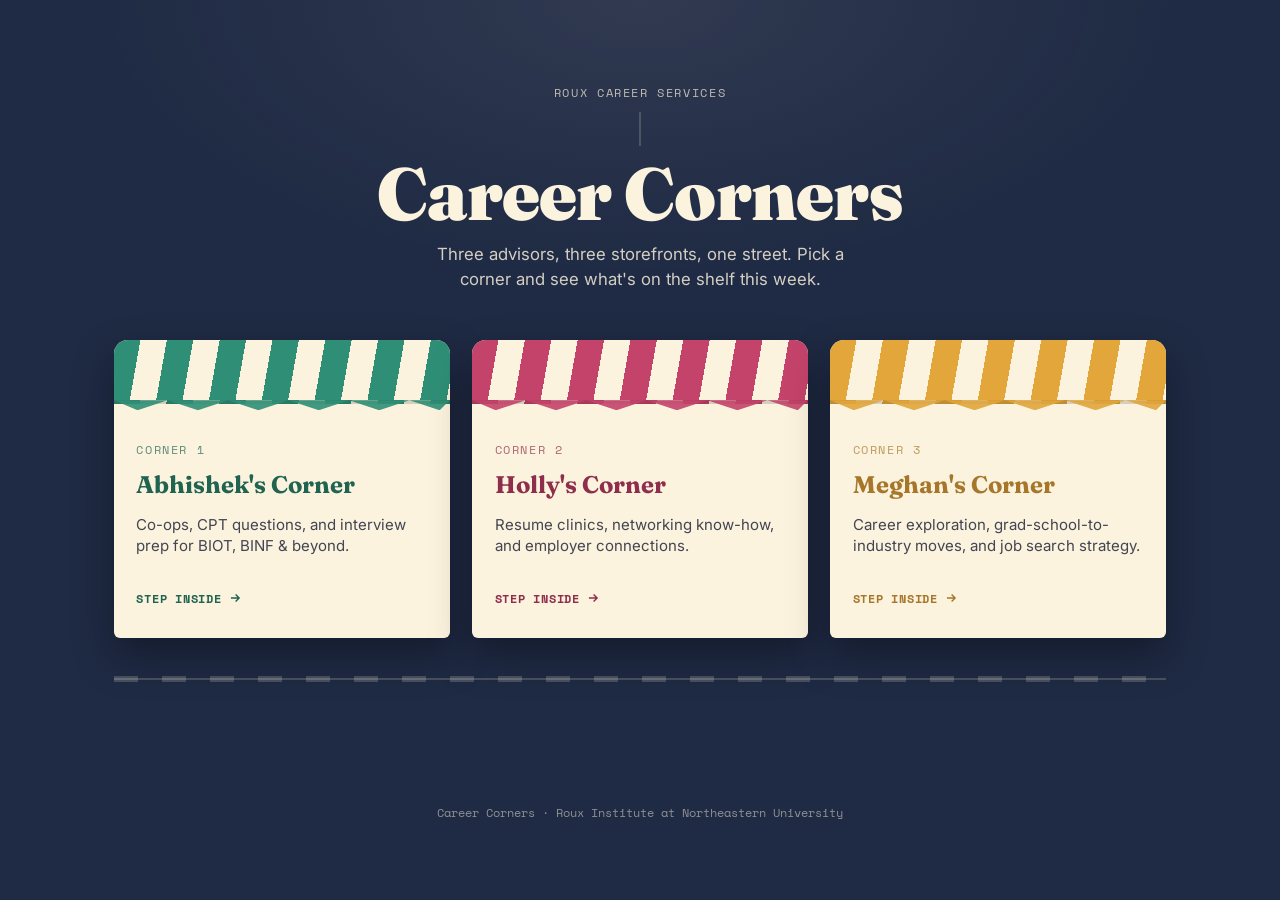
==== index.html @ 88cba1e8 "Add files via upload" ====
<!DOCTYPE html>
<html lang="en">
<head>
<meta charset="UTF-8">
<meta name="viewport" content="width=device-width, initial-scale=1.0">
<title>Career Corners</title>
<link rel="stylesheet" href="style.css">
</head>
<body>

<header class="sky">
  <p class="eyebrow">Roux Career Services</p>
  <div class="lamp"></div>
  <h1>Career Corners</h1>
  <p class="sub">Three advisors, three storefronts, one street. Pick a corner and see what's on the shelf this week.</p>
</header>

<main class="street-wrap">
  <div class="street">

    <a class="shop abhishek" href="abhishek.html">
      <div class="awning"></div>
      <div class="shopfront">
        <p class="eyebrow" style="color:#1F6350;">Corner 1</p>
        <h2 class="sign">Abhishek's Corner</h2>
        <p class="tagline">Co-ops, CPT questions, and interview prep for BIOT, BINF & beyond.</p>
        <span class="door">Step inside
          <svg viewBox="0 0 24 24" fill="none" stroke="currentColor" stroke-width="2.5"><path d="M5 12h14M13 6l6 6-6 6"/></svg>
        </span>
      </div>
    </a>

    <a class="shop holly" href="holly.html">
      <div class="awning"></div>
      <div class="shopfront">
        <p class="eyebrow" style="color:#8F2E4C;">Corner 2</p>
        <h2 class="sign">Holly's Corner</h2>
        <p class="tagline">Resume clinics, networking know-how, and employer connections.</p>
        <span class="door">Step inside
          <svg viewBox="0 0 24 24" fill="none" stroke="currentColor" stroke-width="2.5"><path d="M5 12h14M13 6l6 6-6 6"/></svg>
        </span>
      </div>
    </a>

    <a class="shop meghan" href="meghan.html">
      <div class="awning"></div>
      <div class="shopfront">
        <p class="eyebrow" style="color:#A6772A;">Corner 3</p>
        <h2 class="sign">Meghan's Corner</h2>
        <p class="tagline">Career exploration, grad-school-to-industry moves, and job search strategy.</p>
        <span class="door">Step inside
          <svg viewBox="0 0 24 24" fill="none" stroke="currentColor" stroke-width="2.5"><path d="M5 12h14M13 6l6 6-6 6"/></svg>
        </span>
      </div>
    </a>

  </div>
  <div class="pavement"></div>
</main>

<p class="footnote">Career Corners · Roux Institute at Northeastern University</p>

</body>
</html>
---- style.css ----
@import url('https://fonts.googleapis.com/css2?family=Fraunces:opsz,wght@9..144,500;9..144,700;9..144,900&family=Inter:wght@400;500;600;700&family=Space+Mono:wght@400;700&display=swap');

:root{
  --navy: #1F2A44;
  --navy-deep: #141B2E;
  --paper: #FBF3DE;
  --paper-dim: #F0E6C9;
  --ink: #23283A;
  --teal: #2F8F76;
  --teal-dark: #1F6350;
  --berry: #C4436B;
  --berry-dark: #8F2E4C;
  --amber: #E2A63B;
  --amber-dark: #A6772A;
  --line: rgba(251,243,222,0.18);
}

*{box-sizing:border-box;}
html{scroll-behavior:smooth;}
body{
  margin:0;
  background: var(--navy);
  color: var(--paper);
  font-family:'Inter', sans-serif;
  min-height:100vh;
}

a{color:inherit;}

.eyebrow{
  font-family:'Space Mono', monospace;
  font-size:0.72rem;
  letter-spacing:0.14em;
  text-transform:uppercase;
  opacity:0.7;
}

/* ---------- HOMEPAGE ---------- */

.sky{
  padding: 4.5rem 1.5rem 2rem;
  text-align:center;
  background:
    radial-gradient(ellipse at 50% 0%, rgba(251,243,222,0.08), transparent 60%),
    var(--navy);
}

.sky h1{
  font-family:'Fraunces', serif;
  font-weight:900;
  font-size: clamp(2.6rem, 6vw, 4.6rem);
  line-height:1.02;
  margin: 0.6rem 0 0.7rem;
  letter-spacing:-0.01em;
}

.sky .lamp{
  width:2px;
  height:34px;
  background: var(--line);
  margin: 0 auto 0.6rem;
}

.sky p.sub{
  max-width:38ch;
  margin:0 auto;
  font-size:1.05rem;
  opacity:0.82;
  line-height:1.5;
}

.street-wrap{
  max-width:1100px;
  margin:0 auto;
  padding: 1rem 1.5rem 5rem;
}

.street{
  display:grid;
  grid-template-columns: repeat(3, 1fr);
  gap: 1.4rem;
  align-items:end;
}

@media (max-width: 820px){
  .street{grid-template-columns: 1fr; gap:2rem;}
}

.shop{
  position:relative;
  display:block;
  text-decoration:none;
  border-radius: 14px 14px 6px 6px;
  overflow:hidden;
  background: var(--paper);
  color: var(--ink);
  box-shadow: 0 18px 40px rgba(0,0,0,0.35);
  transform: translateY(0);
  transition: transform 0.25s ease, box-shadow 0.25s ease;
}

.shop:hover, .shop:focus-visible{
  transform: translateY(-8px);
  box-shadow: 0 26px 50px rgba(0,0,0,0.45);
  outline:none;
}

.awning{
  --stripe: var(--teal);
  height: 64px;
  background: repeating-linear-gradient(
    100deg,
    var(--stripe) 0 26px,
    var(--paper) 26px 52px
  );
  position:relative;
  border-bottom: 4px solid rgba(0,0,0,0.15);
}
.awning::after{
  content:"";
  position:absolute;
  left:0; right:0; bottom:-10px;
  height:10px;
  background: var(--stripe);
  clip-path: polygon(0 0,100% 0,97% 100%,88% 0,79% 100%,70% 0,61% 100%,52% 0,43% 100%,34% 0,25% 100%,16% 0,7% 100%,0 0);
  opacity:0.9;
}

.shop.abhishek .awning{--stripe: var(--teal);}
.shop.holly .awning{--stripe: var(--berry);}
.shop.meghan .awning{--stripe: var(--amber);}

.shopfront{
  padding: 1.6rem 1.4rem 1.9rem;
}

.sign{
  font-family:'Fraunces', serif;
  font-weight:700;
  font-size:1.5rem;
  margin: 0.2rem 0 0.35rem;
}

.shop.abhishek .sign{color: var(--teal-dark);}
.shop.holly .sign{color: var(--berry-dark);}
.shop.meghan .sign{color: var(--amber-dark);}

.tagline{
  font-size:0.94rem;
  line-height:1.4;
  opacity:0.85;
  min-height:2.6em;
}

.door{
  margin-top:1.1rem;
  display:inline-flex;
  align-items:center;
  gap:0.4rem;
  font-family:'Space Mono', monospace;
  font-size:0.78rem;
  font-weight:700;
  text-transform:uppercase;
  letter-spacing:0.06em;
}

.shop.abhishek .door{color: var(--teal-dark);}
.shop.holly .door{color: var(--berry-dark);}
.shop.meghan .door{color: var(--amber-dark);}

.door svg{width:14px;height:14px;transition:transform 0.2s ease;}
.shop:hover .door svg{transform: translateX(4px);}

.pavement{
  margin-top: 2.5rem;
  height: 2px;
  background: var(--line);
  position:relative;
}
.pavement::before{
  content:"";
  position:absolute;
  top:-2px; left:0;
  height:6px; width:100%;
  background-image: repeating-linear-gradient(90deg, var(--line) 0 24px, transparent 24px 48px);
}

.footnote{
  text-align:center;
  font-family:'Space Mono', monospace;
  font-size:0.75rem;
  opacity:0.5;
  padding: 2rem 1.5rem 3rem;
}

/* ---------- CORNER PAGES ---------- */

.corner-header{
  padding: 3.2rem 1.5rem 3.6rem;
  text-align:center;
  position:relative;
}

.corner-header .back{
  position:absolute;
  top:1.6rem;
  left:1.6rem;
  font-family:'Space Mono', monospace;
  font-size:0.75rem;
  text-decoration:none;
  opacity:0.75;
  display:flex;
  align-items:center;
  gap:0.35rem;
}
.corner-header .back:hover{opacity:1;}

.corner-header .hang{
  width:2px;
  height:28px;
  background: var(--line);
  margin: 0 auto;
}

.plank{
  display:inline-block;
  font-family:'Fraunces', serif;
  font-weight:900;
  font-size: clamp(2.2rem, 5vw, 3.4rem);
  padding: 0.5rem 1.6rem;
  border-radius: 8px;
  color: var(--navy-deep);
  margin: 0.2rem 0 0.9rem;
}

.corner-header p.role{
  font-family:'Space Mono', monospace;
  font-size:0.8rem;
  letter-spacing:0.08em;
  text-transform:uppercase;
  opacity:0.7;
  margin-bottom:0.8rem;
}

.corner-header p.blurb{
  max-width: 52ch;
  margin: 0 auto;
  opacity:0.85;
  line-height:1.55;
}

.shelf-wrap{
  max-width:1000px;
  margin: 0 auto;
  padding: 0 1.5rem 5rem;
}

.shelf{
  margin-bottom: 2.6rem;
}

.shelf h2{
  font-family:'Fraunces', serif;
  font-size:1.4rem;
  font-weight:700;
  margin: 0 0 0.2rem;
  color: var(--paper);
}

.shelf .shelf-note{
  font-size:0.88rem;
  opacity:0.65;
  margin-bottom:1.1rem;
}

.items{
  display:grid;
  grid-template-columns: repeat(auto-fill, minmax(230px, 1fr));
  gap: 0.9rem;
}

.item{
  background: var(--paper);
  color: var(--ink);
  border-radius: 10px;
  padding: 1rem 1.1rem;
  min-height: 92px;
  display:flex;
  flex-direction:column;
  justify-content:space-between;
  text-decoration:none;
  box-shadow: 0 8px 20px rgba(0,0,0,0.22);
  transition: transform 0.18s ease;
}
.item:hover{transform: translateY(-4px);}

.item .item-title{
  font-weight:700;
  font-size:0.98rem;
  margin-bottom:0.3rem;
}
.item .item-desc{
  font-size:0.82rem;
  opacity:0.75;
  line-height:1.35;
}

/* corner accent bindings */
body.abhishek .plank{background: var(--teal);}
body.abhishek .shelf h2{color: var(--teal);}
body.abhishek .item{border-left: 5px solid var(--teal);}

body.holly .plank{background: var(--berry);}
body.holly .shelf h2{color: var(--berry);}
body.holly .item{border-left: 5px solid var(--berry);}

body.meghan .plank{background: var(--amber);}
body.meghan .shelf h2{color: var(--amber);}
body.meghan .item{border-left: 5px solid var(--amber);}
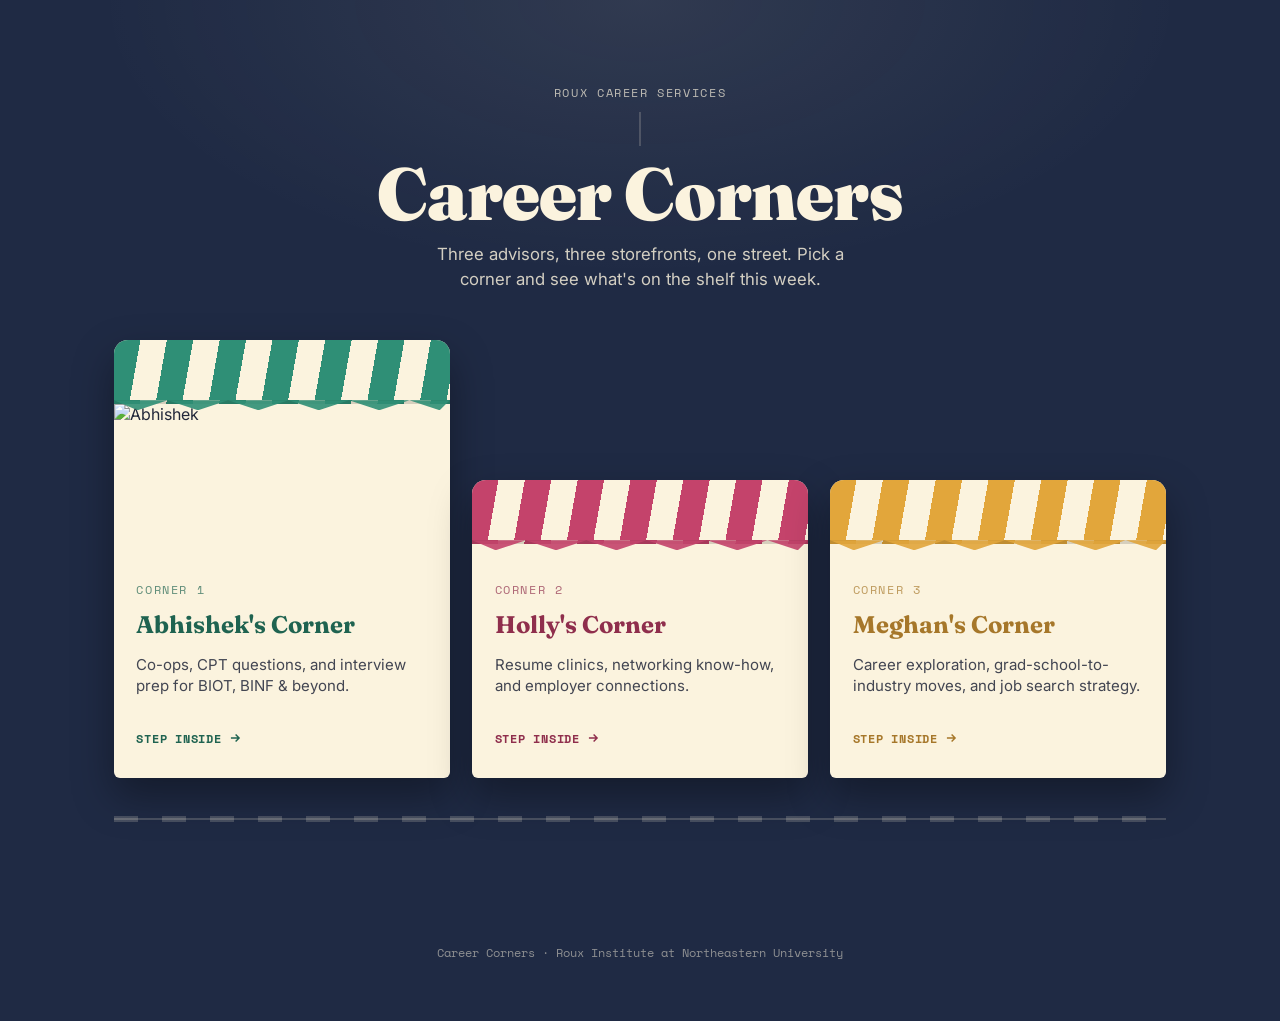
==== commit 520d5db2: "Update index.html" ====
--- a/index.html
+++ b/index.html
@@ -19,8 +19,9 @@
   <div class="street">
 
     <a class="shop abhishek" href="abhishek.html">
-      <div class="awning"></div>
-      <div class="shopfront">
+     <div class="awning"></div>
+<img src="abhishek.jpg" alt="Abhishek" style="width:100%; height:140px; object-fit:cover; display:block;">
+<div class="shopfront">
         <p class="eyebrow" style="color:#1F6350;">Corner 1</p>
         <h2 class="sign">Abhishek's Corner</h2>
         <p class="tagline">Co-ops, CPT questions, and interview prep for BIOT, BINF & beyond.</p>
